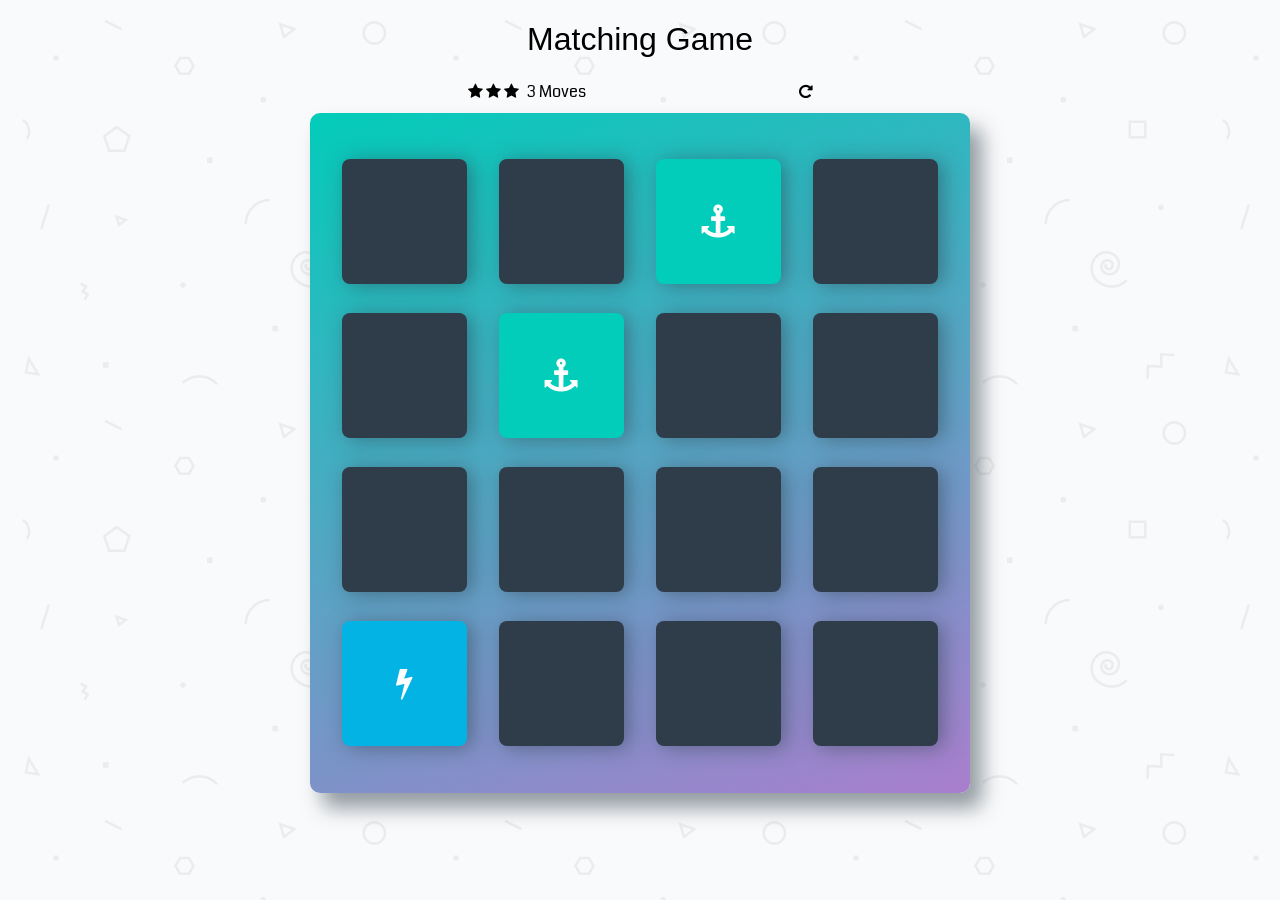
==== index.html @ 32e33c45 "Initial Commit" ====
<!doctype html>
<html lang="en">
<head>
    <meta charset="utf-8">
    <title>Matching Game</title>
    <meta name="description" content="">
    <link rel="stylesheet prefetch" href="https://maxcdn.bootstrapcdn.com/font-awesome/4.6.1/css/font-awesome.min.css">
    <link rel="stylesheet prefetch" href="https://fonts.googleapis.com/css?family=Coda">
    <link rel="stylesheet" href="css/app.css">
</head>
<body>

    <div class="container">
        <header>
            <h1>Matching Game</h1>
        </header>

        <section class="score-panel">
        	<ul class="stars">
        		<li><i class="fa fa-star"></i></li>
        		<li><i class="fa fa-star"></i></li>
        		<li><i class="fa fa-star"></i></li>
        	</ul>

        	<span class="moves">3</span> Moves

            <div class="restart">
        		<i class="fa fa-repeat"></i>
        	</div>
        </section>

        <ul class="deck">
            <li class="card">
                <i class="fa fa-diamond"></i>
            </li>
            <li class="card">
                <i class="fa fa-paper-plane-o"></i>
            </li>
            <li class="card match">
                <i class="fa fa-anchor"></i>
            </li>
            <li class="card">
                <i class="fa fa-bolt"></i>
            </li>
            <li class="card">
                <i class="fa fa-cube"></i>
            </li>
            <li class="card match">
                <i class="fa fa-anchor"></i>
            </li>
            <li class="card">
                <i class="fa fa-leaf"></i>
            </li>
            <li class="card">
                <i class="fa fa-bicycle"></i>
            </li>
            <li class="card">
                <i class="fa fa-diamond"></i>
            </li>
            <li class="card">
                <i class="fa fa-bomb"></i>
            </li>
            <li class="card">
                <i class="fa fa-leaf"></i>
            </li>
            <li class="card">
                <i class="fa fa-bomb"></i>
            </li>
            <li class="card open show">
                <i class="fa fa-bolt"></i>
            </li>
            <li class="card">
                <i class="fa fa-bicycle"></i>
            </li>
            <li class="card">
                <i class="fa fa-paper-plane-o"></i>
            </li>
            <li class="card">
                <i class="fa fa-cube"></i>
            </li>
        </ul>
    </div>

    <script src="js/app.js"></script>
</body>
</html>
---- css/app.css ----
html {
    box-sizing: border-box;
}

*,
*::before,
*::after {
    box-sizing: inherit;
}

html,
body {
    width: 100%;
    height: 100%;
    margin: 0;
    padding: 0;
}

body {
    background: #ffffff url('../img/geometry2.png'); /* Background pattern from Subtle Patterns */
    font-family: 'Coda', cursive;
}

.container {
    display: flex;
    justify-content: center;
    align-items: center;
    flex-direction: column;
}

h1 {
    font-family: 'Open Sans', sans-serif;
    font-weight: 300;
}

/*
 * Styles for the deck of cards
 */

.deck {
    width: 660px;
    min-height: 680px;
    background: linear-gradient(160deg, #02ccba 0%, #aa7ecd 100%);
    padding: 32px;
    border-radius: 10px;
    box-shadow: 12px 15px 20px 0 rgba(46, 61, 73, 0.5);
    display: flex;
    flex-wrap: wrap;
    justify-content: space-between;
    align-items: center;
    margin: 0 0 3em;
}

.deck .card {
    height: 125px;
    width: 125px;
    background: #2e3d49;
    font-size: 0;
    color: #ffffff;
    border-radius: 8px;
    cursor: pointer;
    display: flex;
    justify-content: center;
    align-items: center;
    box-shadow: 5px 2px 20px 0 rgba(46, 61, 73, 0.5);
}

.deck .card.open {
    transform: rotateY(0);
    background: #02b3e4;
    cursor: default;
}

.deck .card.show {
    font-size: 33px;
}

.deck .card.match {
    cursor: default;
    background: #02ccba;
    font-size: 33px;
}

/*
 * Styles for the Score Panel
 */

.score-panel {
    text-align: left;
    width: 345px;
    margin-bottom: 10px;
}

.score-panel .stars {
    margin: 0;
    padding: 0;
    display: inline-block;
    margin: 0 5px 0 0;
}

.score-panel .stars li {
    list-style: none;
    display: inline-block;
}

.score-panel .restart {
    float: right;
    cursor: pointer;
}
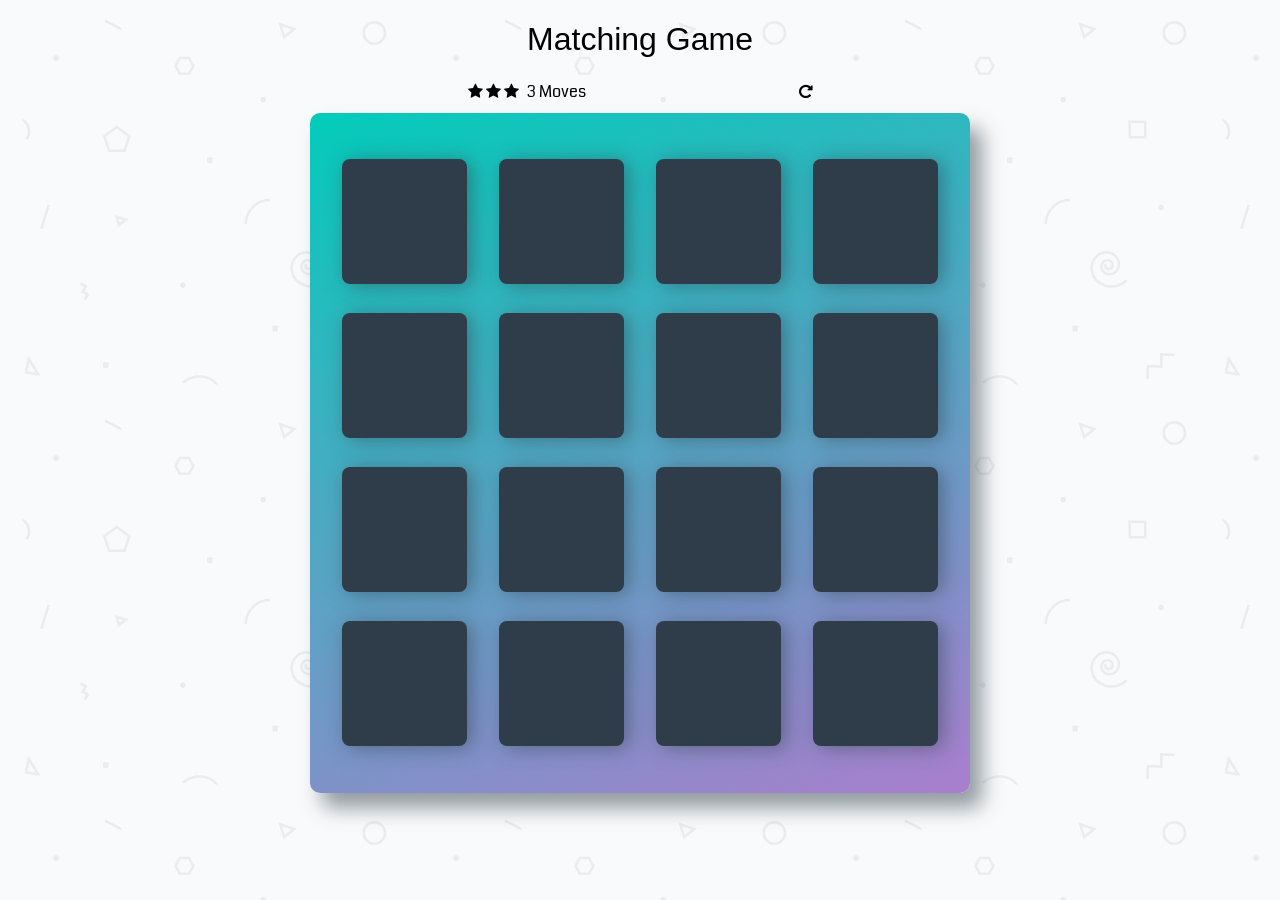
==== commit a9c734b6: "Writing cards to HTML" ====
--- a/index.html
+++ b/index.html
@@ -30,54 +30,6 @@
         </section>
 
         <ul class="deck">
-            <li class="card">
-                <i class="fa fa-diamond"></i>
-            </li>
-            <li class="card">
-                <i class="fa fa-paper-plane-o"></i>
-            </li>
-            <li class="card match">
-                <i class="fa fa-anchor"></i>
-            </li>
-            <li class="card">
-                <i class="fa fa-bolt"></i>
-            </li>
-            <li class="card">
-                <i class="fa fa-cube"></i>
-            </li>
-            <li class="card match">
-                <i class="fa fa-anchor"></i>
-            </li>
-            <li class="card">
-                <i class="fa fa-leaf"></i>
-            </li>
-            <li class="card">
-                <i class="fa fa-bicycle"></i>
-            </li>
-            <li class="card">
-                <i class="fa fa-diamond"></i>
-            </li>
-            <li class="card">
-                <i class="fa fa-bomb"></i>
-            </li>
-            <li class="card">
-                <i class="fa fa-leaf"></i>
-            </li>
-            <li class="card">
-                <i class="fa fa-bomb"></i>
-            </li>
-            <li class="card open show">
-                <i class="fa fa-bolt"></i>
-            </li>
-            <li class="card">
-                <i class="fa fa-bicycle"></i>
-            </li>
-            <li class="card">
-                <i class="fa fa-paper-plane-o"></i>
-            </li>
-            <li class="card">
-                <i class="fa fa-cube"></i>
-            </li>
         </ul>
     </div>
 
--- a/css/app.css
+++ b/css/app.css
@@ -1,34 +1,40 @@
-html {
+html
+{
     box-sizing: border-box;
 }
 
 *,
 *::before,
-*::after {
+*::after
+{
     box-sizing: inherit;
 }
 
 html,
-body {
+body
+{
     width: 100%;
     height: 100%;
     margin: 0;
     padding: 0;
 }
 
-body {
+body
+{
     background: #ffffff url('../img/geometry2.png'); /* Background pattern from Subtle Patterns */
     font-family: 'Coda', cursive;
 }
 
-.container {
+.container
+{
     display: flex;
     justify-content: center;
     align-items: center;
     flex-direction: column;
 }
 
-h1 {
+h1
+{
     font-family: 'Open Sans', sans-serif;
     font-weight: 300;
 }
@@ -37,7 +43,8 @@
  * Styles for the deck of cards
  */
 
-.deck {
+.deck
+{
     width: 660px;
     min-height: 680px;
     background: linear-gradient(160deg, #02ccba 0%, #aa7ecd 100%);
@@ -51,7 +58,8 @@
     margin: 0 0 3em;
 }
 
-.deck .card {
+.deck .card
+{
     height: 125px;
     width: 125px;
     background: #2e3d49;
@@ -65,17 +73,20 @@
     box-shadow: 5px 2px 20px 0 rgba(46, 61, 73, 0.5);
 }
 
-.deck .card.open {
+.deck .card.open
+{
     transform: rotateY(0);
     background: #02b3e4;
     cursor: default;
 }
 
-.deck .card.show {
+.deck .card.show
+{
     font-size: 33px;
 }
 
-.deck .card.match {
+.deck .card.match
+{
     cursor: default;
     background: #02ccba;
     font-size: 33px;
@@ -85,25 +96,29 @@
  * Styles for the Score Panel
  */
 
-.score-panel {
+.score-panel
+{
     text-align: left;
     width: 345px;
     margin-bottom: 10px;
 }
 
-.score-panel .stars {
+.score-panel .stars
+{
     margin: 0;
     padding: 0;
     display: inline-block;
     margin: 0 5px 0 0;
 }
 
-.score-panel .stars li {
+.score-panel .stars li
+{
     list-style: none;
     display: inline-block;
 }
 
-.score-panel .restart {
+.score-panel .restart
+{
     float: right;
     cursor: pointer;
 }
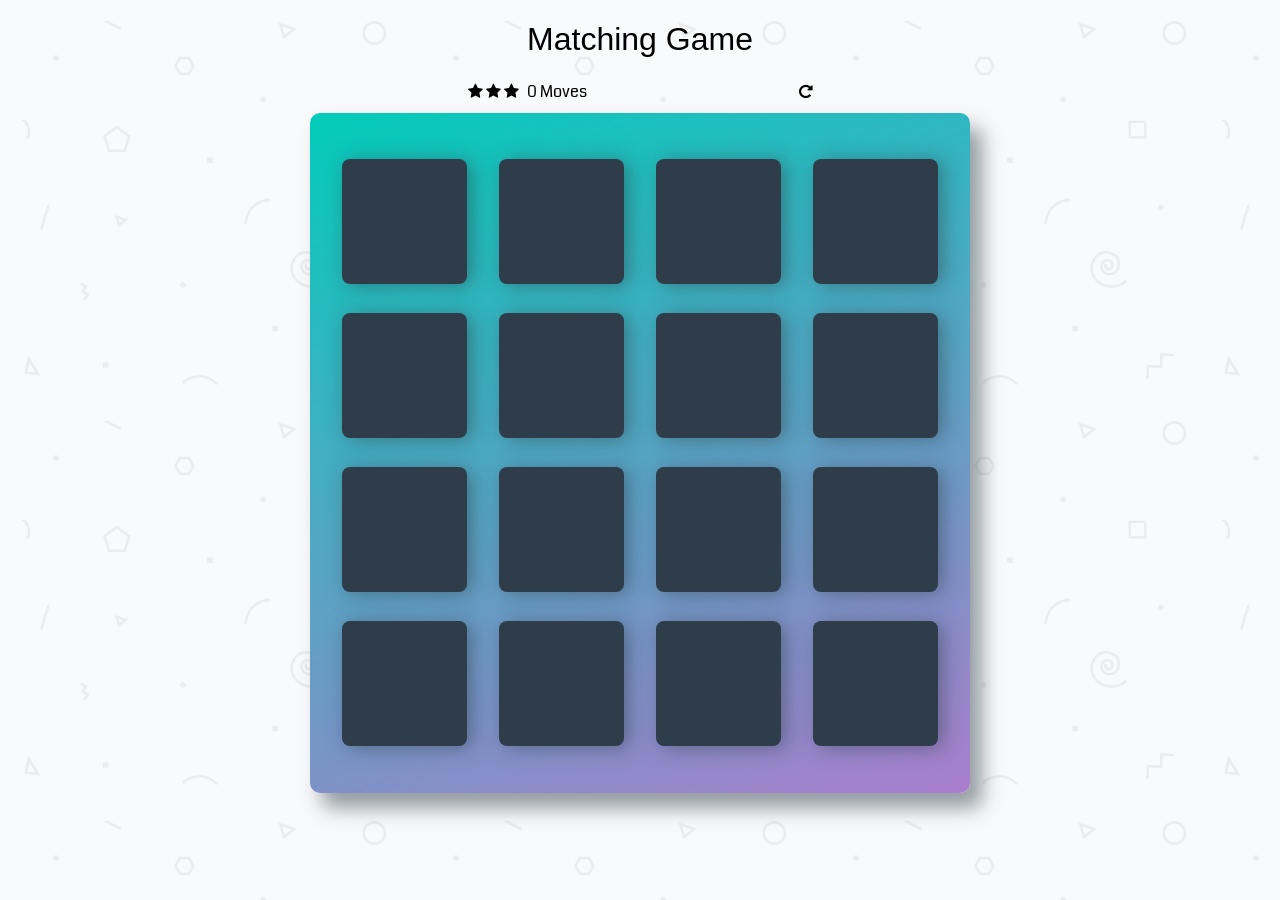
==== commit 1a94c48e: "Adding a move counter." ====
--- a/index.html
+++ b/index.html
@@ -22,7 +22,7 @@
         		<li><i class="fa fa-star"></i></li>
         	</ul>
 
-        	<span class="moves">3</span> Moves
+        	<span class="moves">0</span> Moves
 
             <div class="restart">
         		<i class="fa fa-repeat"></i>
--- a/css/app.css
+++ b/css/app.css
@@ -92,6 +92,13 @@
     font-size: 33px;
 }
 
+.deck .card.wrong
+{
+    cursor: default;
+    background: #ff0000;
+    font-size: 33px;
+}
+
 /*
  * Styles for the Score Panel
  */
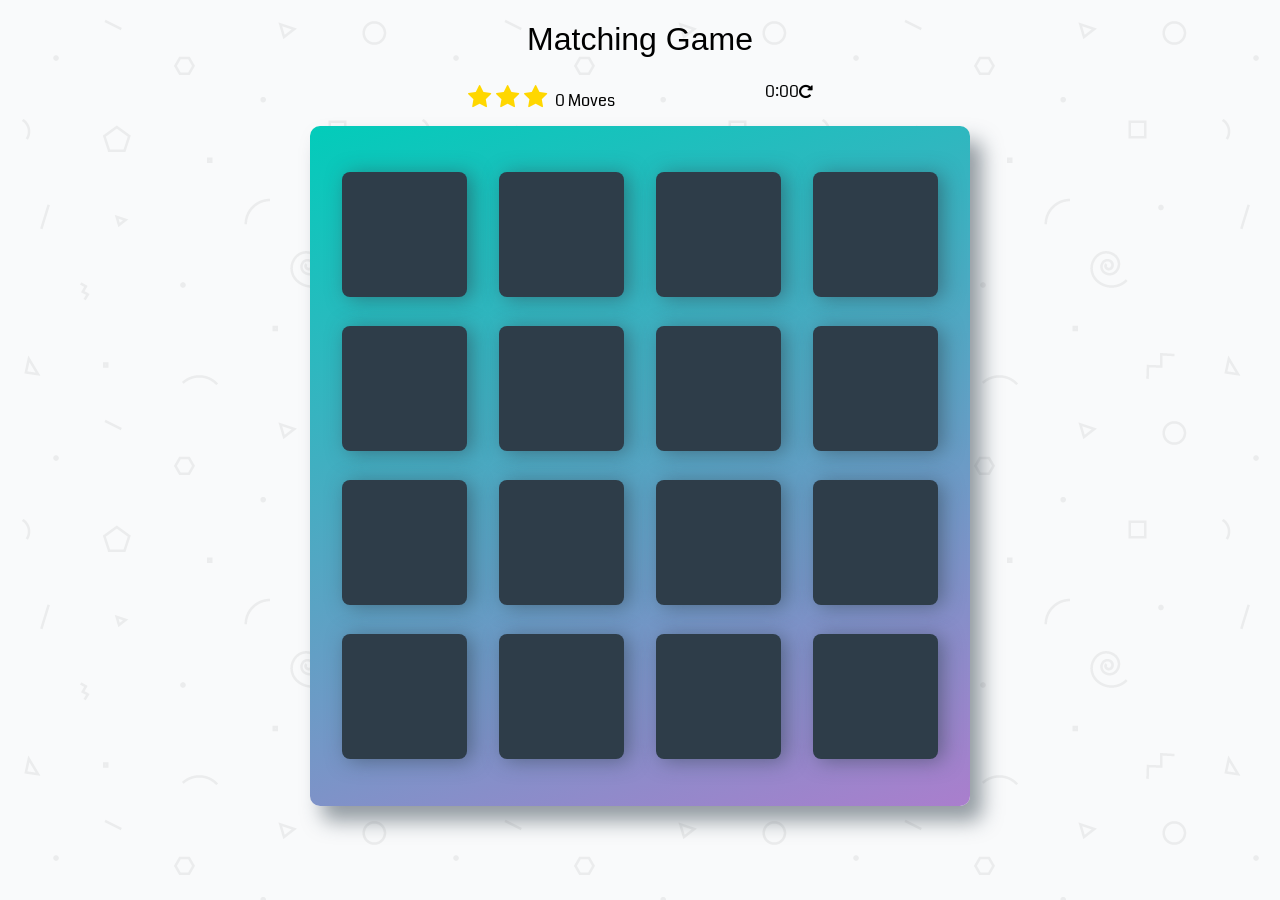
==== commit ef275f6a: "Created a game time." ====
--- a/index.html
+++ b/index.html
@@ -24,9 +24,13 @@
 
         	<span class="moves">0</span> Moves
 
-            <div class="restart">
+          <div class="restart">
         		<i class="fa fa-repeat"></i>
         	</div>
+
+          <div class="timer">
+            <span class="minutes">0</span>:<span class="seconds">00</span>
+          </div>
         </section>
 
         <ul class="deck">
--- a/css/app.css
+++ b/css/app.css
@@ -116,6 +116,13 @@
     padding: 0;
     display: inline-block;
     margin: 0 5px 0 0;
+    color: gold;
+    font-size: 25px;
+}
+
+.score-panel .stars .grey
+{
+  color: grey;
 }
 
 .score-panel .stars li
@@ -124,6 +131,12 @@
     display: inline-block;
 }
 
+.score-panel .timer
+{
+  float: right;
+  margin: 0;
+}
+
 .score-panel .restart
 {
     float: right;
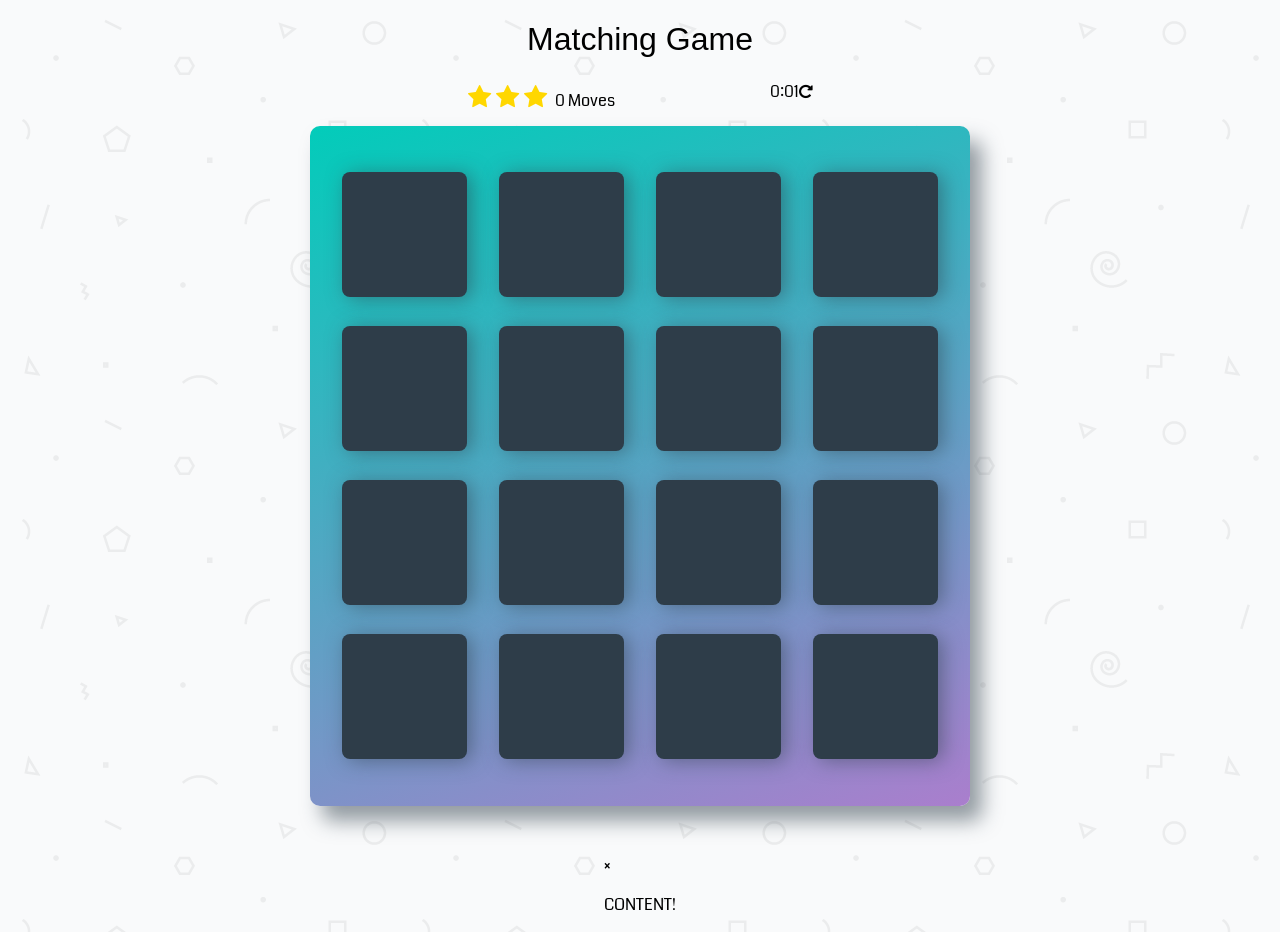
==== commit 4be0318b: "Added Modal HTML." ====
--- a/index.html
+++ b/index.html
@@ -35,6 +35,13 @@
 
         <ul class="deck">
         </ul>
+
+        <div class="modal">
+          <div class="modalContent">
+            <span class="close">&times;</span>
+            <p>CONTENT!</p>
+          </div>
+        </div>
     </div>
 
     <script src="js/app.js"></script>
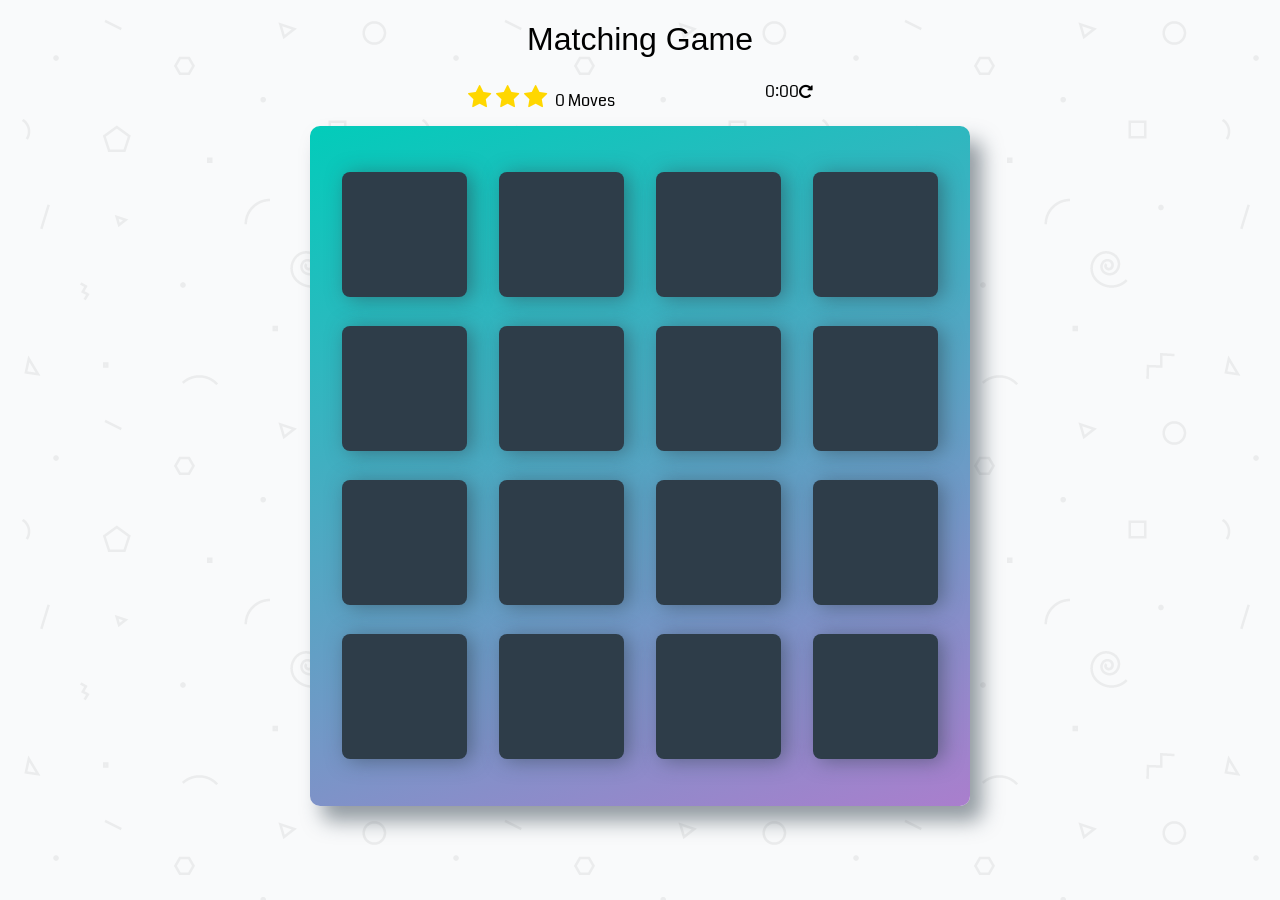
==== commit 8f652282: "Fixed All HTML Styling" ====
--- a/index.html
+++ b/index.html
@@ -37,7 +37,7 @@
         </ul>
 
         <div class="modal">
-          <div class="modalContent">
+          <div class="modal-content">
             <span class="close">&times;</span>
             <p>CONTENT!</p>
           </div>
--- a/css/app.css
+++ b/css/app.css
@@ -142,3 +142,45 @@
     float: right;
     cursor: pointer;
 }
+
+/* The Modal (background) */
+.modal
+{
+    display: none;
+    position: fixed;
+    z-index: 1;
+    padding-top: 100px;
+    left: 0;
+    top: 0;
+    width: 100%;
+    height: 100%;
+    background-color: rgb(0,0,0);
+    background-color: rgba(0,0,0,0.4);
+}
+
+/* Modal Content */
+.modal-content
+{
+    background-color: #fefefe;
+    margin: auto;
+    padding: 20px;
+    border: 1px solid #888;
+    width: 80%;
+}
+
+/* The Close Button */
+.close
+{
+    color: #aaaaaa;
+    float: right;
+    font-size: 28px;
+    font-weight: bold;
+}
+
+.close:hover,
+.close:focus
+{
+    color: #000;
+    text-decoration: none;
+    cursor: pointer;
+}
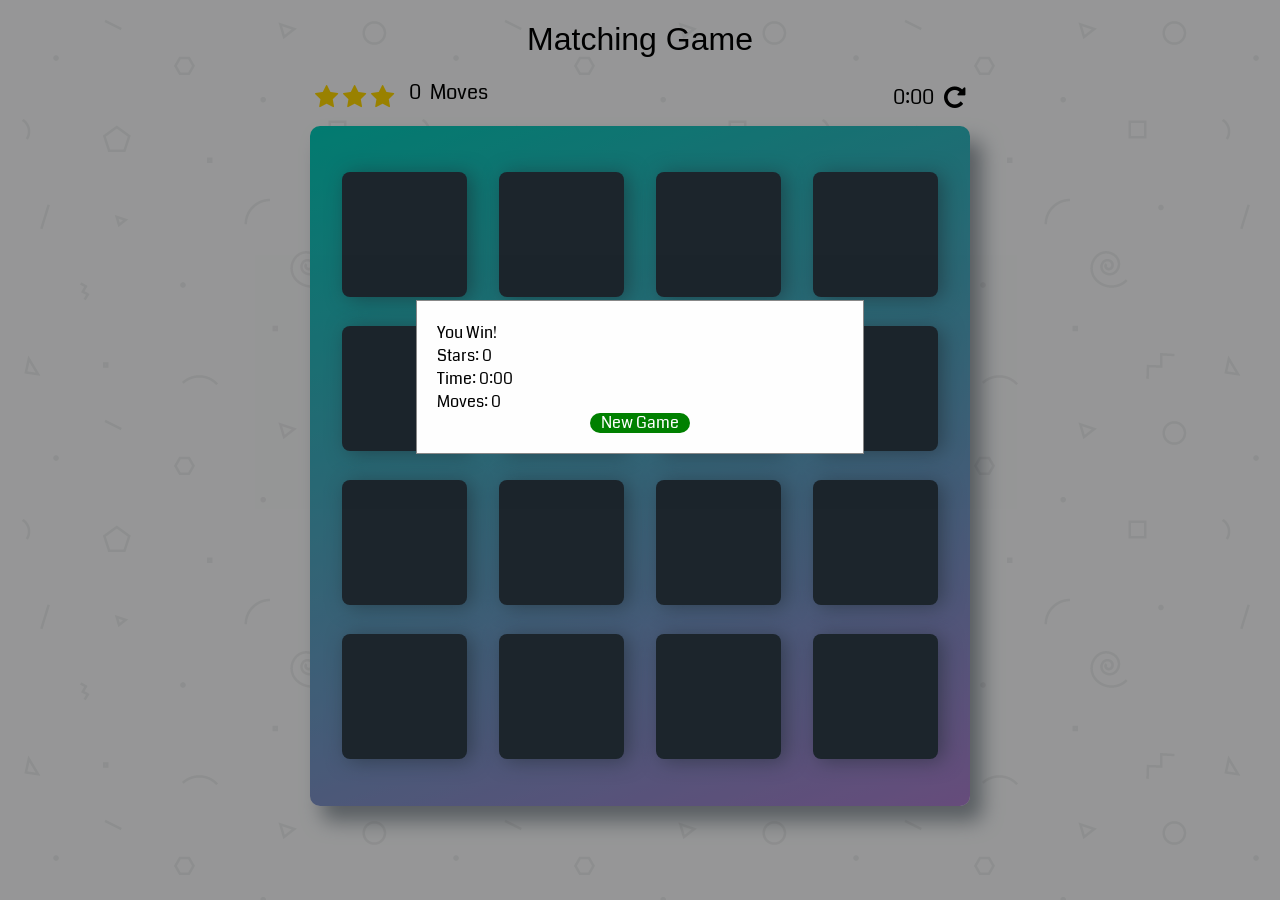
==== commit 5c87ef01: "Added the final scores to modal box." ====
--- a/index.html
+++ b/index.html
@@ -38,8 +38,17 @@
 
         <div class="modal">
           <div class="modal-content">
-            <span class="close">&times;</span>
-            <p>CONTENT!</p>
+            <div class="modal-header">
+              You Win!
+            </div>
+            <div class="modal-body">
+              Stars: <span class="final-stars">0</span> <br>
+              Time: <span class="final-time">0:00</span> <br>
+              Moves: <span class="final-moves">0</span>
+            </div>
+            <div class="new-game-button">
+              New Game
+            </div>
           </div>
         </div>
     </div>
--- a/css/app.css
+++ b/css/app.css
@@ -106,14 +106,17 @@
 .score-panel
 {
     text-align: left;
-    width: 345px;
+    font-size: 20px;
+    width: 660px;
     margin-bottom: 10px;
+    line-height: 25px;
 }
 
 .score-panel .stars
 {
     margin: 0;
-    padding: 0;
+    padding: 5px;
+    float: left;
     display: inline-block;
     margin: 0 5px 0 0;
     color: gold;
@@ -131,25 +134,34 @@
     display: inline-block;
 }
 
+.score-panel .moves
+{
+  font-size: 20px;
+  padding: 5px;
+}
+
 .score-panel .timer
 {
   float: right;
-  margin: 0;
+  padding: 5px;
+  font-size: 20px;
 }
 
 .score-panel .restart
 {
     float: right;
     cursor: pointer;
+    font-size: 25px;
+    padding: 5px;
 }
 
 /* The Modal (background) */
 .modal
 {
-    display: none;
+    display: block;
     position: fixed;
     z-index: 1;
-    padding-top: 100px;
+    padding-top: 300px;
     left: 0;
     top: 0;
     width: 100%;
@@ -165,22 +177,17 @@
     margin: auto;
     padding: 20px;
     border: 1px solid #888;
-    width: 80%;
+    width: 35%;
 }
 
-/* The Close Button */
-.close
+.new-game-button
 {
-    color: #aaaaaa;
-    float: right;
-    font-size: 28px;
-    font-weight: bold;
+  border: dark-grey 2px;
+  border-radius: 10px;
+  background-color: green;
+  color: white;
+  margin: auto;
+  line-height: 20px;
+  text-align: center;
+  width: 100px;
 }
-
-.close:hover,
-.close:focus
-{
-    color: #000;
-    text-decoration: none;
-    cursor: pointer;
-}
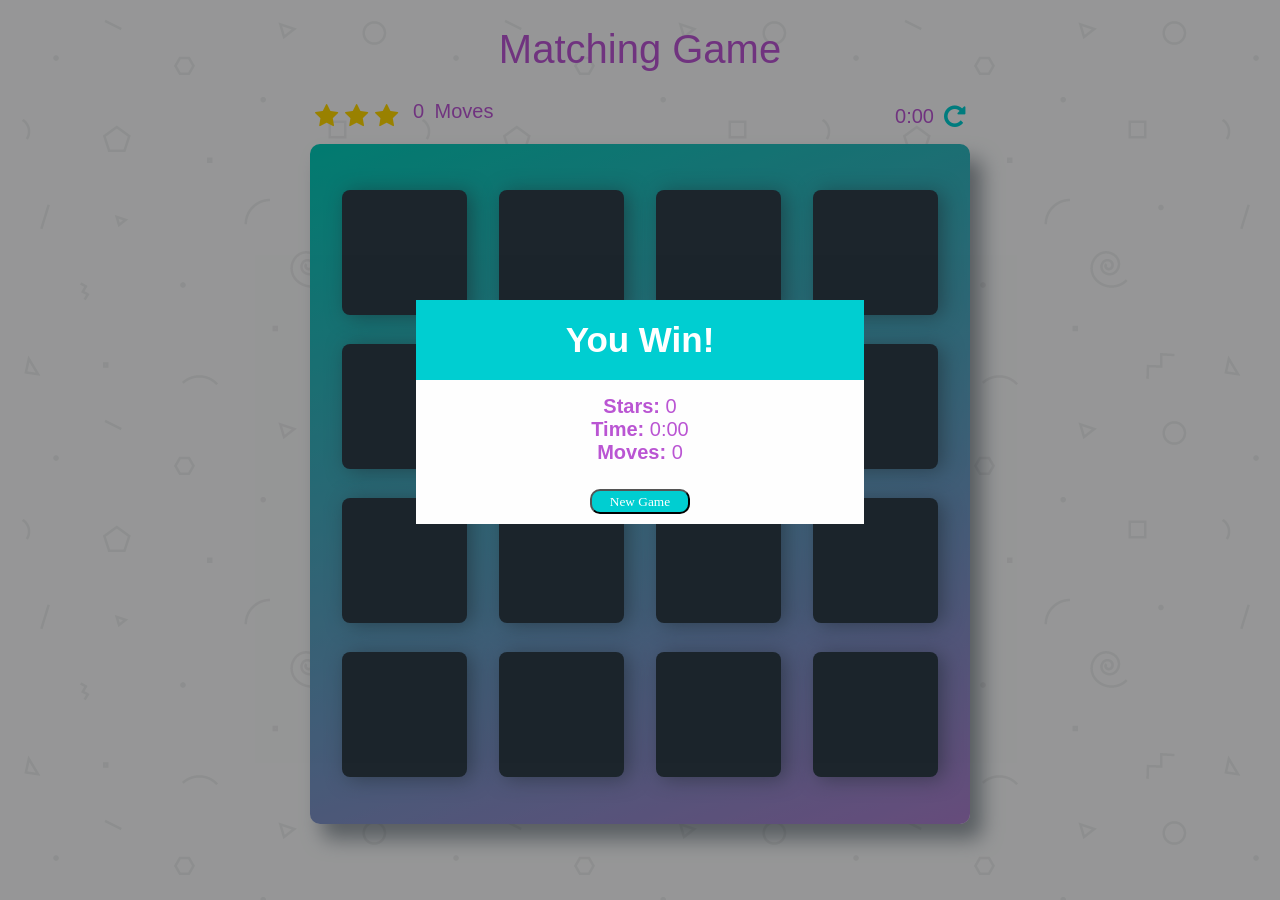
==== commit 89accad2: "Fixed looks of the website." ====
--- a/index.html
+++ b/index.html
@@ -42,12 +42,12 @@
               You Win!
             </div>
             <div class="modal-body">
-              Stars: <span class="final-stars">0</span> <br>
-              Time: <span class="final-time">0:00</span> <br>
-              Moves: <span class="final-moves">0</span>
+              <strong>Stars:</strong> <span class="final-stars">0</span> <br>
+              <strong>Time:</strong> <span class="final-time">0:00</span> <br>
+              <strong>Moves:</strong> <span class="final-moves">0</span>
             </div>
-            <div class="new-game-button">
-              New Game
+            <div class="button">
+              <button class="new-game-button">New Game</button>
             </div>
           </div>
         </div>
--- a/css/app.css
+++ b/css/app.css
@@ -22,7 +22,7 @@
 body
 {
     background: #ffffff url('../img/geometry2.png'); /* Background pattern from Subtle Patterns */
-    font-family: 'Coda', cursive;
+    font-family: 'Arial Rounded MT Bold', sans-serif;
 }
 
 .container
@@ -35,8 +35,10 @@
 
 h1
 {
-    font-family: 'Open Sans', sans-serif;
+    font-family: 'Arial Rounded MT Bold', sans-serif;
     font-weight: 300;
+    font-size: 40px;
+    color: mediumorchid;
 }
 
 /*
@@ -110,6 +112,7 @@
     width: 660px;
     margin-bottom: 10px;
     line-height: 25px;
+    color: mediumorchid;
 }
 
 .score-panel .stars
@@ -153,6 +156,7 @@
     cursor: pointer;
     font-size: 25px;
     padding: 5px;
+    color: darkturquoise;
 }
 
 /* The Modal (background) */
@@ -175,19 +179,43 @@
 {
     background-color: #fefefe;
     margin: auto;
-    padding: 20px;
-    border: 1px solid #888;
     width: 35%;
+}
+
+.modal-header
+{
+  background-color: darkturquoise;
+  color: white;
+  font-size: 35px;
+  font-weight: bold;
+  text-align: center;
+  padding: 20px;
+}
+
+.modal-body
+{
+  color: mediumorchid;
+  text-align: center;
+  font-size: 20px;
+  padding: 15px;
+}
+
+.button
+{
+  text-align: center;
+  padding: 10px;
 }
 
 .new-game-button
 {
   border: dark-grey 2px;
   border-radius: 10px;
-  background-color: green;
+  background-color: darkturquoise;
   color: white;
-  margin: auto;
-  line-height: 20px;
+  font-family: 'Arial Rounded MT Bold', sans-sans-serif;
+  line-height: 3px;
   text-align: center;
   width: 100px;
-}
+  height: 25px;
+  cursor: pointer;
+}
